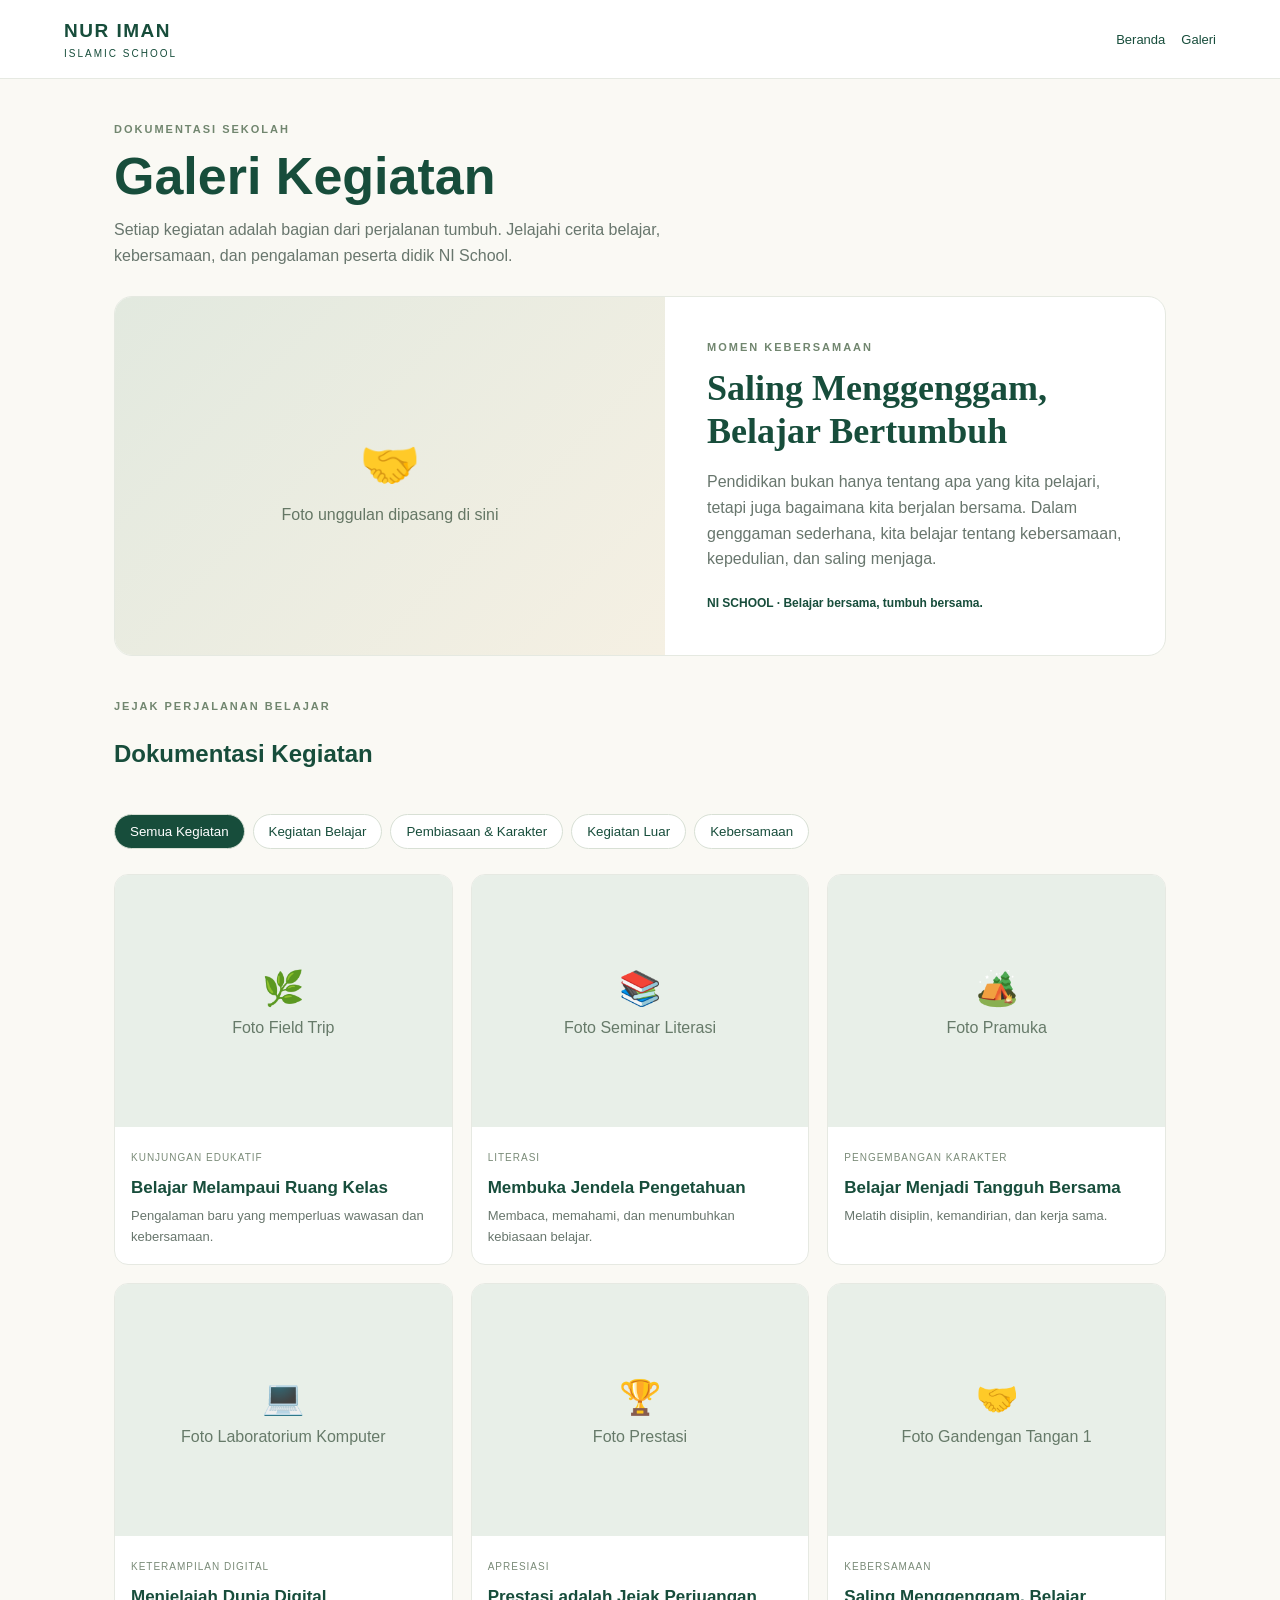
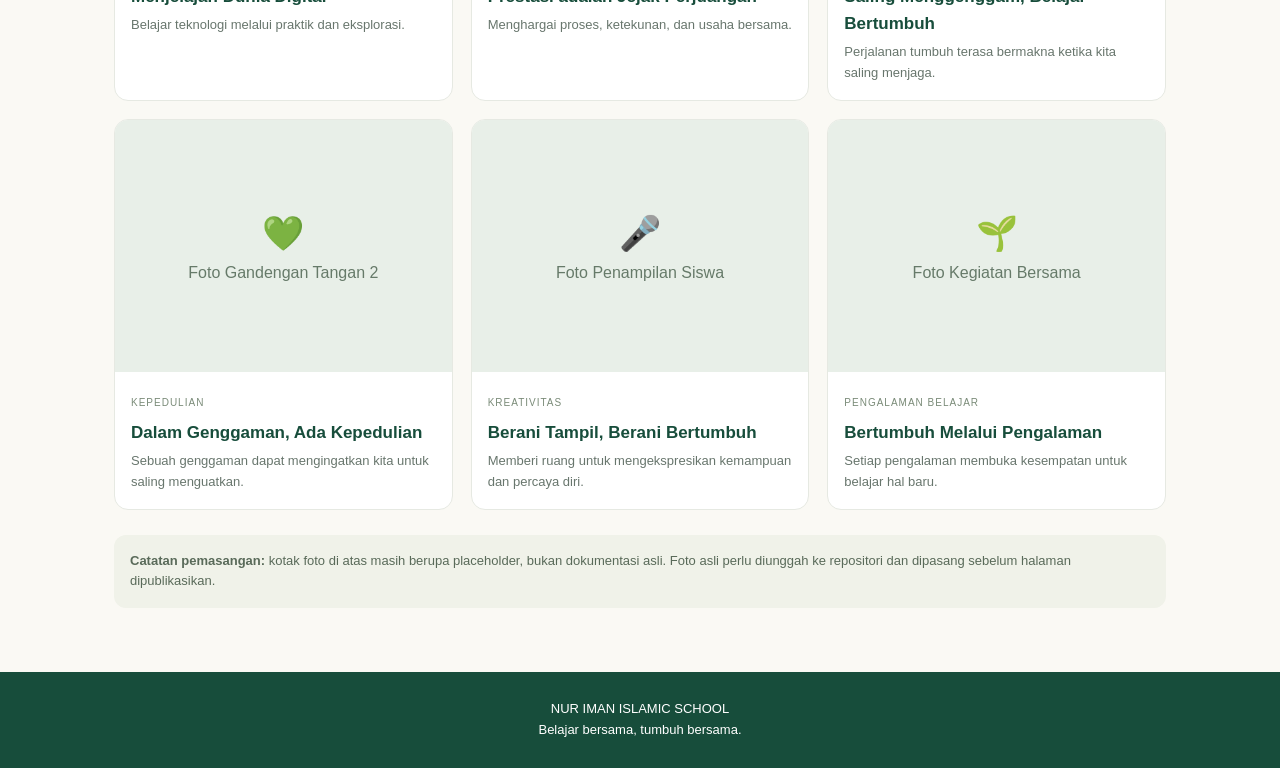
==== galeri.html @ 3a5cc924 "Add galeri kegiatan NI School" ====
<!DOCTYPE html>
<html lang="id">
<head>
<meta charset="UTF-8">
<meta name="viewport" content="width=device-width, initial-scale=1">
<title>Galeri Kegiatan | NI School</title>
<style>
:root{--green:#174d3b;--sage:#e8efe8;--cream:#faf9f4;--ink:#26372e;--muted:#68766d}
*{box-sizing:border-box}
body{margin:0;background:var(--cream);color:var(--ink);font-family:Arial,Helvetica,sans-serif;line-height:1.6}
header{background:white;border-bottom:1px solid #e6e9e2;padding:16px 5%;display:flex;justify-content:space-between;align-items:center;gap:15px}
.brand{color:var(--green);font-weight:800;letter-spacing:1.5px;font-size:19px}
.brand small{display:block;font-size:10px;letter-spacing:2px;font-weight:500}
nav a{color:var(--green);text-decoration:none;font-size:13px;margin-left:16px}
main{max-width:1180px;margin:auto;padding:42px 5% 64px}
.eyebrow{text-transform:uppercase;letter-spacing:2px;color:#71866f;font-size:11px;font-weight:bold}
h1{color:var(--green);font-size:clamp(32px,5vw,52px);line-height:1.12;margin:8px 0 12px}
.intro{color:var(--muted);max-width:620px;margin:0 0 28px}
.hero{display:grid;grid-template-columns:1.1fr 1fr;background:white;border:1px solid #e5e9e1;border-radius:18px;overflow:hidden;margin:28px 0 42px}
.hero-photo{min-height:290px;background:linear-gradient(135deg,#e2e9df,#f5f0e3);display:grid;place-items:center;padding:25px;text-align:center;color:#657765}
.hero-photo span{font-size:48px;display:block}
.hero-copy{padding:clamp(22px,4vw,42px);align-self:center}
.hero-copy h2{font-family:Georgia,serif;font-size:clamp(25px,3vw,36px);line-height:1.2;color:var(--green);margin:10px 0}
.hero-copy p{color:var(--muted)}
.signature{font-size:12px;font-weight:bold;color:var(--green);margin-top:22px}
.section-head{display:flex;justify-content:space-between;align-items:end;gap:16px;margin-bottom:18px}
h2{color:var(--green)}
.filters{display:flex;gap:8px;flex-wrap:wrap;margin:20px 0 25px}
.filters button{border:1px solid #d8e0d5;background:white;border-radius:30px;padding:9px 15px;color:var(--green);cursor:pointer}
.filters button.active,.filters button:hover{background:var(--green);color:white}
.grid{display:grid;grid-template-columns:repeat(3,minmax(0,1fr));gap:18px}
.card{background:white;border:1px solid #e6e9e2;border-radius:14px;overflow:hidden}
.photo{aspect-ratio:4/3;background:var(--sage);display:grid;place-items:center;text-align:center;padding:20px;color:#667a69}
.photo span{font-size:34px;display:block}
.card-copy{padding:16px}
.card-copy small{color:#7a8b78;text-transform:uppercase;font-size:10px;letter-spacing:1px}
.card-copy h3{margin:5px 0;color:var(--green);font-size:17px}
.card-copy p{font-size:13px;color:var(--muted);margin:0}
.note{background:#f0f2e9;border-radius:12px;padding:16px;color:#596a59;font-size:13px;margin-top:25px}
footer{background:var(--green);color:white;text-align:center;padding:27px 15px;font-size:13px}
[hidden]{display:none!important}
@media(max-width:760px){header{padding:14px 5%}nav a{margin-left:8px;font-size:12px}main{padding-top:30px}.hero{grid-template-columns:1fr}.hero-photo{min-height:190px}.grid{grid-template-columns:repeat(2,minmax(0,1fr))}.section-head{display:block}}
@media(max-width:430px){nav a:first-child{display:none}.grid{gap:10px}.card-copy{padding:12px}.card-copy h3{font-size:15px}.filters button{font-size:12px;padding:8px 11px}}
</style>
</head>
<body>
<header>
  <div class="brand">NUR IMAN<small>ISLAMIC SCHOOL</small></div>
  <nav><a href="index.html">Beranda</a><a href="#galeri">Galeri</a></nav>
</header>
<main>
  <div class="eyebrow">Dokumentasi sekolah</div>
  <h1>Galeri Kegiatan</h1>
  <p class="intro">Setiap kegiatan adalah bagian dari perjalanan tumbuh. Jelajahi cerita belajar, kebersamaan, dan pengalaman peserta didik NI School.</p>

  <section class="hero">
    <div class="hero-photo"><div><span>🤝</span>Foto unggulan dipasang di sini</div></div>
    <div class="hero-copy">
      <div class="eyebrow">Momen kebersamaan</div>
      <h2>Saling Menggenggam, Belajar Bertumbuh</h2>
      <p>Pendidikan bukan hanya tentang apa yang kita pelajari, tetapi juga bagaimana kita berjalan bersama. Dalam genggaman sederhana, kita belajar tentang kebersamaan, kepedulian, dan saling menjaga.</p>
      <div class="signature">NI SCHOOL · Belajar bersama, tumbuh bersama.</div>
    </div>
  </section>

  <section id="galeri">
    <div class="section-head">
      <div><div class="eyebrow">Jejak perjalanan belajar</div><h2>Dokumentasi Kegiatan</h2></div>
    </div>
    <div class="filters" aria-label="Filter galeri">
      <button class="active" data-filter="all">Semua Kegiatan</button>
      <button data-filter="belajar">Kegiatan Belajar</button>
      <button data-filter="karakter">Pembiasaan & Karakter</button>
      <button data-filter="luar">Kegiatan Luar</button>
      <button data-filter="bersama">Kebersamaan</button>
    </div>
    <div class="grid">
      <article class="card" data-category="luar">
        <div class="photo"><div><span>🌿</span>Foto Field Trip</div></div>
        <div class="card-copy"><small>Kunjungan edukatif</small><h3>Belajar Melampaui Ruang Kelas</h3><p>Pengalaman baru yang memperluas wawasan dan kebersamaan.</p></div>
      </article>
      <article class="card" data-category="belajar">
        <div class="photo"><div><span>📚</span>Foto Seminar Literasi</div></div>
        <div class="card-copy"><small>Literasi</small><h3>Membuka Jendela Pengetahuan</h3><p>Membaca, memahami, dan menumbuhkan kebiasaan belajar.</p></div>
      </article>
      <article class="card" data-category="karakter">
        <div class="photo"><div><span>🏕️</span>Foto Pramuka</div></div>
        <div class="card-copy"><small>Pengembangan karakter</small><h3>Belajar Menjadi Tangguh Bersama</h3><p>Melatih disiplin, kemandirian, dan kerja sama.</p></div>
      </article>
      <article class="card" data-category="belajar">
        <div class="photo"><div><span>💻</span>Foto Laboratorium Komputer</div></div>
        <div class="card-copy"><small>Keterampilan digital</small><h3>Menjelajah Dunia Digital</h3><p>Belajar teknologi melalui praktik dan eksplorasi.</p></div>
      </article>
      <article class="card" data-category="karakter">
        <div class="photo"><div><span>🏆</span>Foto Prestasi</div></div>
        <div class="card-copy"><small>Apresiasi</small><h3>Prestasi adalah Jejak Perjuangan</h3><p>Menghargai proses, ketekunan, dan usaha bersama.</p></div>
      </article>
      <article class="card" data-category="bersama">
        <div class="photo"><div><span>🤝</span>Foto Gandengan Tangan 1</div></div>
        <div class="card-copy"><small>Kebersamaan</small><h3>Saling Menggenggam, Belajar Bertumbuh</h3><p>Perjalanan tumbuh terasa bermakna ketika kita saling menjaga.</p></div>
      </article>
      <article class="card" data-category="bersama">
        <div class="photo"><div><span>💚</span>Foto Gandengan Tangan 2</div></div>
        <div class="card-copy"><small>Kepedulian</small><h3>Dalam Genggaman, Ada Kepedulian</h3><p>Sebuah genggaman dapat mengingatkan kita untuk saling menguatkan.</p></div>
      </article>
      <article class="card" data-category="belajar">
        <div class="photo"><div><span>🎤</span>Foto Penampilan Siswa</div></div>
        <div class="card-copy"><small>Kreativitas</small><h3>Berani Tampil, Berani Bertumbuh</h3><p>Memberi ruang untuk mengekspresikan kemampuan dan percaya diri.</p></div>
      </article>
      <article class="card" data-category="karakter">
        <div class="photo"><div><span>🌱</span>Foto Kegiatan Bersama</div></div>
        <div class="card-copy"><small>Pengalaman belajar</small><h3>Bertumbuh Melalui Pengalaman</h3><p>Setiap pengalaman membuka kesempatan untuk belajar hal baru.</p></div>
      </article>
    </div>
    <div class="note"><strong>Catatan pemasangan:</strong> kotak foto di atas masih berupa placeholder, bukan dokumentasi asli. Foto asli perlu diunggah ke repositori dan dipasang sebelum halaman dipublikasikan.</div>
  </section>
</main>
<footer>NUR IMAN ISLAMIC SCHOOL<br>Belajar bersama, tumbuh bersama.</footer>
<script>
document.querySelectorAll(".filters button").forEach(button=>{
  button.addEventListener("click",()=>{
    document.querySelectorAll(".filters button").forEach(b=>b.classList.remove("active"));
    button.classList.add("active");
    const filter=button.dataset.filter;
    document.querySelectorAll(".card").forEach(card=>{
      card.hidden=filter!=="all" && card.dataset.category!==filter;
    });
  });
});
</script>
</body>
</html>
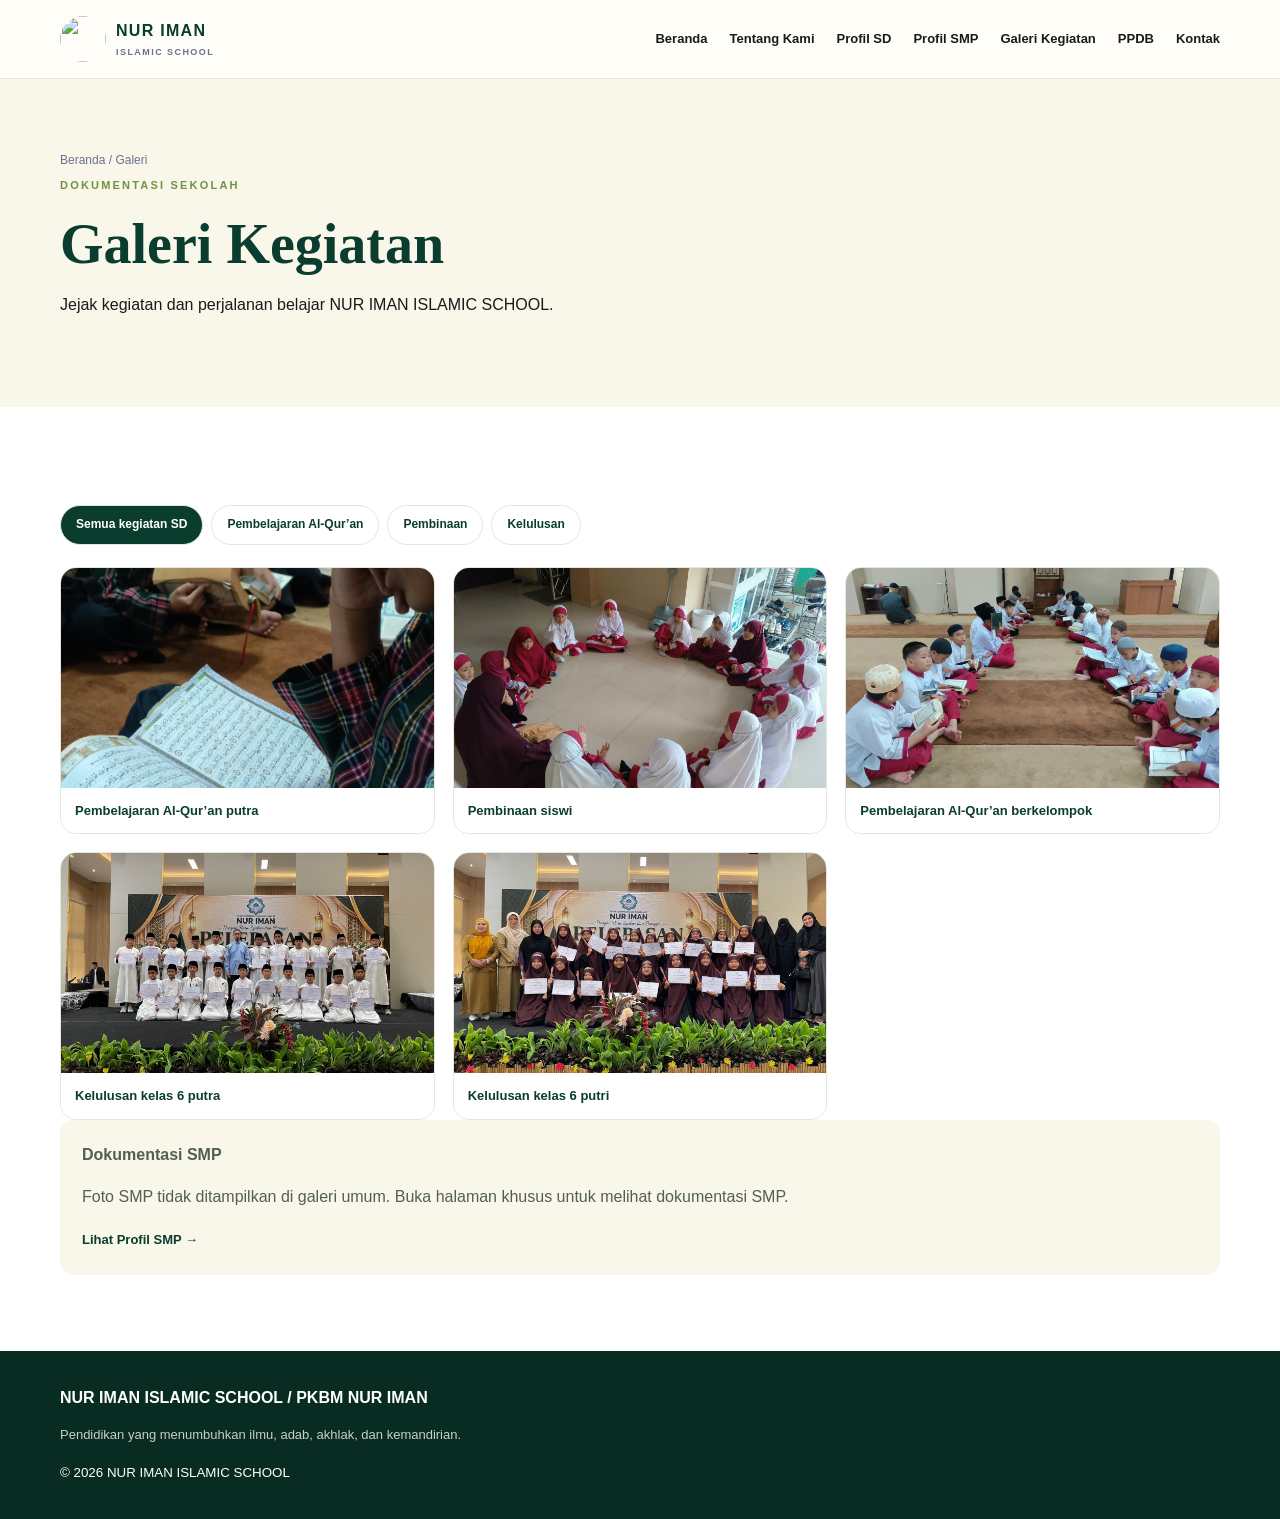
==== commit 1de27170: "Add files via upload" ====
--- a/galeri.html
+++ b/galeri.html
@@ -1,133 +1 @@
-
-<!DOCTYPE html>
-<html lang="id">
-<head>
-<meta charset="UTF-8">
-<meta name="viewport" content="width=device-width, initial-scale=1">
-<title>Galeri Kegiatan | NI School</title>
-<style>
-:root{--green:#174d3b;--sage:#e8efe8;--cream:#faf9f4;--ink:#26372e;--muted:#68766d}
-*{box-sizing:border-box}
-body{margin:0;background:var(--cream);color:var(--ink);font-family:Arial,Helvetica,sans-serif;line-height:1.6}
-header{background:white;border-bottom:1px solid #e6e9e2;padding:16px 5%;display:flex;justify-content:space-between;align-items:center;gap:15px}
-.brand{color:var(--green);font-weight:800;letter-spacing:1.5px;font-size:19px}
-.brand small{display:block;font-size:10px;letter-spacing:2px;font-weight:500}
-nav a{color:var(--green);text-decoration:none;font-size:13px;margin-left:16px}
-main{max-width:1180px;margin:auto;padding:42px 5% 64px}
-.eyebrow{text-transform:uppercase;letter-spacing:2px;color:#71866f;font-size:11px;font-weight:bold}
-h1{color:var(--green);font-size:clamp(32px,5vw,52px);line-height:1.12;margin:8px 0 12px}
-.intro{color:var(--muted);max-width:620px;margin:0 0 28px}
-.hero{display:grid;grid-template-columns:1.1fr 1fr;background:white;border:1px solid #e5e9e1;border-radius:18px;overflow:hidden;margin:28px 0 42px}
-.hero-photo{min-height:290px;background:linear-gradient(135deg,#e2e9df,#f5f0e3);display:grid;place-items:center;padding:25px;text-align:center;color:#657765}
-.hero-photo span{font-size:48px;display:block}
-.hero-copy{padding:clamp(22px,4vw,42px);align-self:center}
-.hero-copy h2{font-family:Georgia,serif;font-size:clamp(25px,3vw,36px);line-height:1.2;color:var(--green);margin:10px 0}
-.hero-copy p{color:var(--muted)}
-.signature{font-size:12px;font-weight:bold;color:var(--green);margin-top:22px}
-.section-head{display:flex;justify-content:space-between;align-items:end;gap:16px;margin-bottom:18px}
-h2{color:var(--green)}
-.filters{display:flex;gap:8px;flex-wrap:wrap;margin:20px 0 25px}
-.filters button{border:1px solid #d8e0d5;background:white;border-radius:30px;padding:9px 15px;color:var(--green);cursor:pointer}
-.filters button.active,.filters button:hover{background:var(--green);color:white}
-.grid{display:grid;grid-template-columns:repeat(3,minmax(0,1fr));gap:18px}
-.card{background:white;border:1px solid #e6e9e2;border-radius:14px;overflow:hidden}
-.photo{aspect-ratio:4/3;background:var(--sage);display:grid;place-items:center;text-align:center;padding:20px;color:#667a69}
-.photo span{font-size:34px;display:block}
-.card-copy{padding:16px}
-.card-copy small{color:#7a8b78;text-transform:uppercase;font-size:10px;letter-spacing:1px}
-.card-copy h3{margin:5px 0;color:var(--green);font-size:17px}
-.card-copy p{font-size:13px;color:var(--muted);margin:0}
-.note{background:#f0f2e9;border-radius:12px;padding:16px;color:#596a59;font-size:13px;margin-top:25px}
-footer{background:var(--green);color:white;text-align:center;padding:27px 15px;font-size:13px}
-[hidden]{display:none!important}
-@media(max-width:760px){header{padding:14px 5%}nav a{margin-left:8px;font-size:12px}main{padding-top:30px}.hero{grid-template-columns:1fr}.hero-photo{min-height:190px}.grid{grid-template-columns:repeat(2,minmax(0,1fr))}.section-head{display:block}}
-@media(max-width:430px){nav a:first-child{display:none}.grid{gap:10px}.card-copy{padding:12px}.card-copy h3{font-size:15px}.filters button{font-size:12px;padding:8px 11px}}
-</style>
-</head>
-<body>
-<header>
-  <div class="brand">NUR IMAN<small>ISLAMIC SCHOOL</small></div>
-  <nav><a href="index.html">Beranda</a><a href="#galeri">Galeri</a></nav>
-</header>
-<main>
-  <div class="eyebrow">Dokumentasi sekolah</div>
-  <h1>Galeri Kegiatan</h1>
-  <p class="intro">Setiap kegiatan adalah bagian dari perjalanan tumbuh. Jelajahi cerita belajar, kebersamaan, dan pengalaman peserta didik NI School.</p>
-
-  <section class="hero">
-    <div class="hero-photo"><div><span>🤝</span>Foto unggulan dipasang di sini</div></div>
-    <div class="hero-copy">
-      <div class="eyebrow">Momen kebersamaan</div>
-      <h2>Saling Menggenggam, Belajar Bertumbuh</h2>
-      <p>Pendidikan bukan hanya tentang apa yang kita pelajari, tetapi juga bagaimana kita berjalan bersama. Dalam genggaman sederhana, kita belajar tentang kebersamaan, kepedulian, dan saling menjaga.</p>
-      <div class="signature">NI SCHOOL · Belajar bersama, tumbuh bersama.</div>
-    </div>
-  </section>
-
-  <section id="galeri">
-    <div class="section-head">
-      <div><div class="eyebrow">Jejak perjalanan belajar</div><h2>Dokumentasi Kegiatan</h2></div>
-    </div>
-    <div class="filters" aria-label="Filter galeri">
-      <button class="active" data-filter="all">Semua Kegiatan</button>
-      <button data-filter="belajar">Kegiatan Belajar</button>
-      <button data-filter="karakter">Pembiasaan & Karakter</button>
-      <button data-filter="luar">Kegiatan Luar</button>
-      <button data-filter="bersama">Kebersamaan</button>
-    </div>
-    <div class="grid">
-      <article class="card" data-category="luar">
-        <div class="photo"><div><span>🌿</span>Foto Field Trip</div></div>
-        <div class="card-copy"><small>Kunjungan edukatif</small><h3>Belajar Melampaui Ruang Kelas</h3><p>Pengalaman baru yang memperluas wawasan dan kebersamaan.</p></div>
-      </article>
-      <article class="card" data-category="belajar">
-        <div class="photo"><div><span>📚</span>Foto Seminar Literasi</div></div>
-        <div class="card-copy"><small>Literasi</small><h3>Membuka Jendela Pengetahuan</h3><p>Membaca, memahami, dan menumbuhkan kebiasaan belajar.</p></div>
-      </article>
-      <article class="card" data-category="karakter">
-        <div class="photo"><div><span>🏕️</span>Foto Pramuka</div></div>
-        <div class="card-copy"><small>Pengembangan karakter</small><h3>Belajar Menjadi Tangguh Bersama</h3><p>Melatih disiplin, kemandirian, dan kerja sama.</p></div>
-      </article>
-      <article class="card" data-category="belajar">
-        <div class="photo"><div><span>💻</span>Foto Laboratorium Komputer</div></div>
-        <div class="card-copy"><small>Keterampilan digital</small><h3>Menjelajah Dunia Digital</h3><p>Belajar teknologi melalui praktik dan eksplorasi.</p></div>
-      </article>
-      <article class="card" data-category="karakter">
-        <div class="photo"><div><span>🏆</span>Foto Prestasi</div></div>
-        <div class="card-copy"><small>Apresiasi</small><h3>Prestasi adalah Jejak Perjuangan</h3><p>Menghargai proses, ketekunan, dan usaha bersama.</p></div>
-      </article>
-      <article class="card" data-category="bersama">
-        <div class="photo"><div><span>🤝</span>Foto Gandengan Tangan 1</div></div>
-        <div class="card-copy"><small>Kebersamaan</small><h3>Saling Menggenggam, Belajar Bertumbuh</h3><p>Perjalanan tumbuh terasa bermakna ketika kita saling menjaga.</p></div>
-      </article>
-      <article class="card" data-category="bersama">
-        <div class="photo"><div><span>💚</span>Foto Gandengan Tangan 2</div></div>
-        <div class="card-copy"><small>Kepedulian</small><h3>Dalam Genggaman, Ada Kepedulian</h3><p>Sebuah genggaman dapat mengingatkan kita untuk saling menguatkan.</p></div>
-      </article>
-      <article class="card" data-category="belajar">
-        <div class="photo"><div><span>🎤</span>Foto Penampilan Siswa</div></div>
-        <div class="card-copy"><small>Kreativitas</small><h3>Berani Tampil, Berani Bertumbuh</h3><p>Memberi ruang untuk mengekspresikan kemampuan dan percaya diri.</p></div>
-      </article>
-      <article class="card" data-category="karakter">
-        <div class="photo"><div><span>🌱</span>Foto Kegiatan Bersama</div></div>
-        <div class="card-copy"><small>Pengalaman belajar</small><h3>Bertumbuh Melalui Pengalaman</h3><p>Setiap pengalaman membuka kesempatan untuk belajar hal baru.</p></div>
-      </article>
-    </div>
-    <div class="note"><strong>Catatan pemasangan:</strong> kotak foto di atas masih berupa placeholder, bukan dokumentasi asli. Foto asli perlu diunggah ke repositori dan dipasang sebelum halaman dipublikasikan.</div>
-  </section>
-</main>
-<footer>NUR IMAN ISLAMIC SCHOOL<br>Belajar bersama, tumbuh bersama.</footer>
-<script>
-document.querySelectorAll(".filters button").forEach(button=>{
-  button.addEventListener("click",()=>{
-    document.querySelectorAll(".filters button").forEach(b=>b.classList.remove("active"));
-    button.classList.add("active");
-    const filter=button.dataset.filter;
-    document.querySelectorAll(".card").forEach(card=>{
-      card.hidden=filter!=="all" && card.dataset.category!==filter;
-    });
-  });
-});
-</script>
-</body>
-</html>
+<!doctype html><html lang="id"><head><meta charset="utf-8"><meta name="viewport" content="width=device-width, initial-scale=1"><meta name="description" content="Galeri dokumentasi kegiatan SD NUR IMAN ISLAMIC SCHOOL."><meta name="theme-color" content="#0b3d2e"><title>Galeri Kegiatan | NUR IMAN ISLAMIC SCHOOL</title><link rel="stylesheet" href="style.css"></head><body><header class="header"><div class="container navwrap"><a class="brand" href="index.html" aria-label="NUR IMAN Islamic School, Beranda"><img src="https://raw.githubusercontent.com/ni-school/nur-iman-islamic-school/main/logo-nur-iman.jpg" alt=""><span>NUR IMAN<small>ISLAMIC SCHOOL</small></span></a><button class="menu" aria-label="Buka menu" aria-expanded="false" aria-controls="site-nav">☰</button><nav class="nav" id="site-nav"><a href="index.html">Beranda</a><a href="index.html#profil">Tentang Kami</a><a href="profil-sd.html">Profil SD</a><a href="profil-smp.html">Profil SMP</a><a href="galeri.html">Galeri Kegiatan</a><a href="index.html#ppdb">PPDB</a><a href="index.html#kontak">Kontak</a></nav></div></header><main><section class="page-hero"><div class="container"><div class="crumb"><a href="index.html">Beranda</a> / Galeri</div><span class="eyebrow">DOKUMENTASI SEKOLAH</span><h1>Galeri Kegiatan</h1><p>Jejak kegiatan dan perjalanan belajar NUR IMAN ISLAMIC SCHOOL.</p></div></section><section class="section"><div class="container"><div class="filters" aria-label="Filter galeri"><button class="filter" type="button" aria-pressed="true" data-filter="all">Semua kegiatan SD</button><button class="filter" type="button" aria-pressed="false" data-filter="quran">Pembelajaran Al-Qur’an</button><button class="filter" type="button" aria-pressed="false" data-filter="pembinaan">Pembinaan</button><button class="filter" type="button" aria-pressed="false" data-filter="kelulusan">Kelulusan</button></div><div class="gallery-grid" id="galleryGrid"><article class="gallery-item" data-category="quran"><figure class="doc-photo"><img src="assets/1000825926.jpg" alt="Pembelajaran Al-Qur’an putra SD" loading="lazy"><figcaption>Pembelajaran Al-Qur’an putra</figcaption></figure></article><article class="gallery-item" data-category="pembinaan"><figure class="doc-photo"><img src="assets/1000821940.jpg" alt="Kegiatan pembinaan siswi SD" loading="lazy"><figcaption>Pembinaan siswi</figcaption></figure></article><article class="gallery-item" data-category="quran"><figure class="doc-photo"><img src="assets/1000821942.jpg" alt="Siswa SD membaca Al-Qur’an berkelompok" loading="lazy"><figcaption>Pembelajaran Al-Qur’an berkelompok</figcaption></figure></article><article class="gallery-item" data-category="kelulusan"><figure class="doc-photo"><img src="assets/1000853316.jpg" alt="Kelulusan kelas 6 putra SD" loading="lazy"><figcaption>Kelulusan kelas 6 putra</figcaption></figure></article><article class="gallery-item" data-category="kelulusan"><figure class="doc-photo"><img src="assets/1000853344.jpg" alt="Kelulusan kelas 6 putri SD" loading="lazy"><figcaption>Kelulusan kelas 6 putri</figcaption></figure></article></div><aside class="empty-note"><b>Dokumentasi SMP</b><p>Foto SMP tidak ditampilkan di galeri umum. Buka halaman khusus untuk melihat dokumentasi SMP.</p><a class="text-link" href="profil-smp.html">Lihat Profil SMP →</a></aside></div></section><script>const filterButtons=[...document.querySelectorAll('.filter')];const cards=[...document.querySelectorAll('.gallery-item')];filterButtons.forEach(button=>button.addEventListener('click',()=>{filterButtons.forEach(item=>item.setAttribute('aria-pressed',String(item===button)));cards.forEach(card=>card.hidden=!(button.dataset.filter==='all'||card.dataset.category===button.dataset.filter));}));</script></main><footer class="footer"><div class="container"><b>NUR IMAN ISLAMIC SCHOOL / PKBM NUR IMAN</b><p>Pendidikan yang menumbuhkan ilmu, adab, akhlak, dan kemandirian.</p><small>© 2026 NUR IMAN ISLAMIC SCHOOL</small></div></footer><script>const menuButton=document.querySelector('.menu');const nav=document.querySelector('.nav');if(menuButton&&nav){menuButton.addEventListener('click',()=>{const open=nav.classList.toggle('open');menuButton.setAttribute('aria-expanded',String(open));});nav.querySelectorAll('a').forEach(a=>a.addEventListener('click',()=>{nav.classList.remove('open');menuButton.setAttribute('aria-expanded','false');}));}</script></body></html>
--- a/style.css
+++ b/style.css
@@ -0,0 +1,5 @@
+
+:root{--forest:#0B3D2E;--leaf:#557A57;--lime:#A7E22E;--cream:#F9F6EA;--ink:#1A1A1A;--muted:#687290;--line:#e5e7df;--white:#fff;--shadow:0 16px 42px rgba(11,61,46,.12)}*{box-sizing:border-box}html{scroll-behavior:smooth;scroll-padding-top:90px}body{margin:0;color:var(--ink);font:16px/1.65 Arial,Helvetica,sans-serif;background:#fff}img{max-width:100%;display:block}a{color:inherit;text-decoration:none}.container{width:min(1160px,calc(100% - 40px));margin:auto}.header{position:sticky;top:0;z-index:20;background:#fffdf7;backdrop-filter:blur(12px);border-bottom:1px solid var(--line)}.navwrap{height:78px;display:flex;align-items:center;justify-content:space-between;gap:20px}.brand{display:flex;align-items:center;gap:10px;color:var(--forest);font-weight:800;letter-spacing:.08em}.brand img{width:46px;height:46px;object-fit:contain;border-radius:50%}.brand small{display:block;font-size:9px;letter-spacing:.16em;color:var(--muted)}.nav{display:flex;align-items:center;gap:22px;font-size:13px;font-weight:700}.nav a:hover,.nav a[aria-current=page]{color:#668d2a}.menu{display:none;border:0;background:none;color:var(--forest);font-size:26px}.hero{position:relative;min-height:570px;display:flex;align-items:center;color:white;background:linear-gradient(90deg,rgba(6,43,32,.88),rgba(6,43,32,.48)),url("https://raw.githubusercontent.com/ni-school/nur-iman-islamic-school/main/gedung-sekolah.jpg") center/cover}.hero .container{padding:76px 0}.eyebrow{font-size:11px;letter-spacing:.2em;text-transform:uppercase;font-weight:800;color:#71933d}.hero .eyebrow{color:var(--lime)}h1,h2,h3{line-height:1.13;margin-top:0}h1,h2{font-family:Georgia,'Times New Roman',serif}h1{font-size:clamp(42px,6vw,70px);max-width:760px;margin:16px 0}h1 em{color:var(--lime);font-style:normal}.hero p{max-width:650px;color:#f3f5ef;font-size:17px}.actions{display:flex;gap:12px;flex-wrap:wrap;margin-top:28px}.btn{display:inline-flex;align-items:center;justify-content:center;padding:13px 22px;border-radius:999px;background:var(--lime);color:#19351f;font-size:13px;font-weight:800;border:1px solid transparent}.btn.outline{background:transparent;border-color:#ffffff9c;color:white}.btn.dark{background:var(--forest);color:white}.section{padding:76px 0}.soft{background:var(--cream)}.section-head{max-width:720px;margin-bottom:34px}.section-head h2,.split h2{font-size:clamp(30px,4vw,46px);margin:10px 0}.section-head p,.muted{color:var(--muted)}.split{display:grid;grid-template-columns:1fr 1fr;gap:60px;align-items:center}.split p{color:#515b53}.level-grid,.program-grid,.fee-grid{display:grid;grid-template-columns:repeat(2,1fr);gap:20px}.level-card,.program-card,.fee-card,.facility-card,.gallery-empty,.porter{border:1px solid var(--line);border-radius:20px;background:white;padding:26px;box-shadow:0 8px 28px rgba(11,61,46,.05)}.level-card{display:flex;gap:20px;align-items:center}.level-mark{width:78px;height:78px;flex:0 0 78px;border-radius:18px;background:var(--cream);display:grid;place-items:center;color:var(--forest);font:700 28px Georgia,'Times New Roman',serif}.level-card p,.program-card p,.facility-card p{color:var(--muted);font-size:14px;margin-bottom:0}.program-grid{grid-template-columns:repeat(3,1fr)}.program-card{padding:22px}.program-card b{color:var(--forest)}.gallery-preview{display:grid;grid-template-columns:repeat(5,1fr);gap:12px}.gallery-slot{min-height:130px;border-radius:16px;background:linear-gradient(140deg,#e8eddf,#f7f4e9);border:1px solid #dce4d5;display:grid;place-items:center;text-align:center;padding:14px;color:var(--forest);font-size:12px;font-weight:700}.gallery-slot span{font-size:28px;display:block;margin-bottom:8px}.facility-grid{display:grid;grid-template-columns:1fr 1fr;gap:18px}.facility-card h3{margin:0 0 8px}.fee-card h3{margin:14px 0}.price{display:flex;justify-content:space-between;gap:20px;padding:12px 0;border-top:1px solid var(--line);font-size:14px}.price strong{color:var(--forest)}.note{font-size:12px;color:var(--muted);margin-top:16px}.ppdb{background:var(--forest);color:white}.ppdb-grid{display:grid;grid-template-columns:1fr 1fr;gap:50px;align-items:center}.ppdb p{color:#e3ece5}.porter{background:#fff;color:var(--ink);margin-top:20px}.porter b{color:var(--forest)}form{background:#fff;color:var(--ink);border-radius:20px;padding:26px;box-shadow:var(--shadow)}label{display:block;font-size:12px;font-weight:700;margin-bottom:13px}input,select{width:100%;padding:13px;border:1px solid var(--line);border-radius:10px;margin-top:6px;font:inherit}button{font:inherit}.full{width:100%;cursor:pointer}.contact-grid{display:grid;grid-template-columns:1.1fr .9fr;gap:40px;align-items:center}.map-card{background:var(--cream);padding:30px;border-radius:20px}.footer{background:#082c22;color:white;padding:34px 0}.footer p{color:#c5d0c9;font-size:13px}.page-hero{padding:72px 0;background:var(--cream)}.page-hero h1{color:var(--forest);font-size:clamp(38px,5vw,56px)}.crumb{font-size:12px;color:var(--muted)}.gallery-grid{display:grid;grid-template-columns:repeat(3,1fr);gap:18px}.gallery-item{border:1px solid var(--line);border-radius:16px;padding:18px}.gallery-item .gallery-slot{min-height:190px}.filters{display:flex;gap:8px;flex-wrap:wrap;margin:22px 0}.filter{border:1px solid var(--line);border-radius:999px;padding:9px 15px;background:white;color:var(--forest);font-weight:700;font-size:12px;cursor:pointer}.filter[aria-pressed=true]{background:var(--forest);color:white}.empty-note{padding:22px;background:var(--cream);border-radius:14px;color:#53604f}.profile-grid{display:grid;grid-template-columns:1fr 1fr;gap:18px}.sr-only{position:absolute;width:1px;height:1px;padding:0;margin:-1px;overflow:hidden;clip:rect(0,0,0,0);white-space:nowrap;border:0}:focus-visible{outline:3px solid #8fbe35;outline-offset:3px}@media(max-width:850px){.nav{gap:12px}.program-grid{grid-template-columns:repeat(2,1fr)}.gallery-preview{grid-template-columns:repeat(3,1fr)}}@media(max-width:680px){.container{width:calc(100% - 32px)}.nav{display:none;position:absolute;top:78px;left:0;right:0;padding:14px 20px;background:white;box-shadow:var(--shadow);flex-direction:column;align-items:stretch}.nav.open{display:flex}.nav a{padding:10px}.menu{display:block}.hero{min-height:590px;background-position:58% center}.hero .container{padding:60px 0}.hero p{font-size:15px}.section{padding:58px 0}.split,.ppdb-grid,.contact-grid,.facility-grid,.profile-grid{grid-template-columns:1fr;gap:24px}.level-grid,.fee-grid{grid-template-columns:1fr}.program-grid{grid-template-columns:1fr 1fr}.gallery-preview{grid-template-columns:repeat(2,1fr)}.gallery-grid{grid-template-columns:repeat(2,1fr);gap:10px}.gallery-item{padding:10px}.gallery-item .gallery-slot{min-height:140px}.level-card{padding:18px}.level-mark{width:60px;height:60px;flex-basis:60px}}@media(max-width:390px){.program-grid,.gallery-grid{grid-template-columns:1fr}.actions .btn{width:100%}}@media(prefers-reduced-motion:reduce){html{scroll-behavior:auto}*,*::before,*::after{animation-duration:.01ms!important;animation-iteration-count:1!important;transition-duration:.01ms!important}}
+
+/* NIIS final photo layouts */
+.row-head{display:flex;align-items:end;justify-content:space-between;gap:24px;max-width:none}.photo-preview{grid-template-columns:repeat(5,minmax(0,1fr))}.photo-card{display:block;min-width:0;border:1px solid var(--line);border-radius:15px;overflow:hidden;background:#fff;box-shadow:0 8px 24px rgba(11,61,46,.07)}.photo-card img{width:100%;height:148px;object-fit:cover}.photo-card span{display:block;padding:10px 12px;font-size:12px;font-weight:700;color:var(--forest)}.doc-grid{display:grid;grid-template-columns:repeat(3,minmax(0,1fr));gap:20px}.doc-photo{margin:0;background:#fff;border:1px solid var(--line);border-radius:16px;overflow:hidden;box-shadow:0 8px 24px rgba(11,61,46,.06)}.doc-photo img{width:100%;height:230px;object-fit:cover}.doc-photo figcaption{padding:13px 15px;color:var(--forest);font-weight:700;font-size:13px}.gallery-item{padding:0;overflow:hidden}.gallery-item .doc-photo{border:0;border-radius:0;box-shadow:none}.gallery-item .doc-photo img{height:220px}.gallery-item .doc-photo figcaption{padding:12px 14px}.text-link{color:var(--forest);font-size:13px;font-weight:800}.text-link:hover{text-decoration:underline}.gallery-item[hidden]{display:none}.note{line-height:1.5}@media(max-width:850px){.photo-preview{grid-template-columns:repeat(3,minmax(0,1fr))}.doc-grid{grid-template-columns:repeat(2,minmax(0,1fr))}}@media(max-width:680px){.row-head{align-items:flex-start;flex-direction:column}.photo-preview{grid-template-columns:repeat(2,minmax(0,1fr))}.photo-card img{height:135px}.doc-grid{grid-template-columns:1fr}.doc-photo img{height:auto;max-height:340px;object-fit:cover}.gallery-grid{grid-template-columns:repeat(2,minmax(0,1fr))}}@media(max-width:390px){.gallery-grid{grid-template-columns:1fr}}
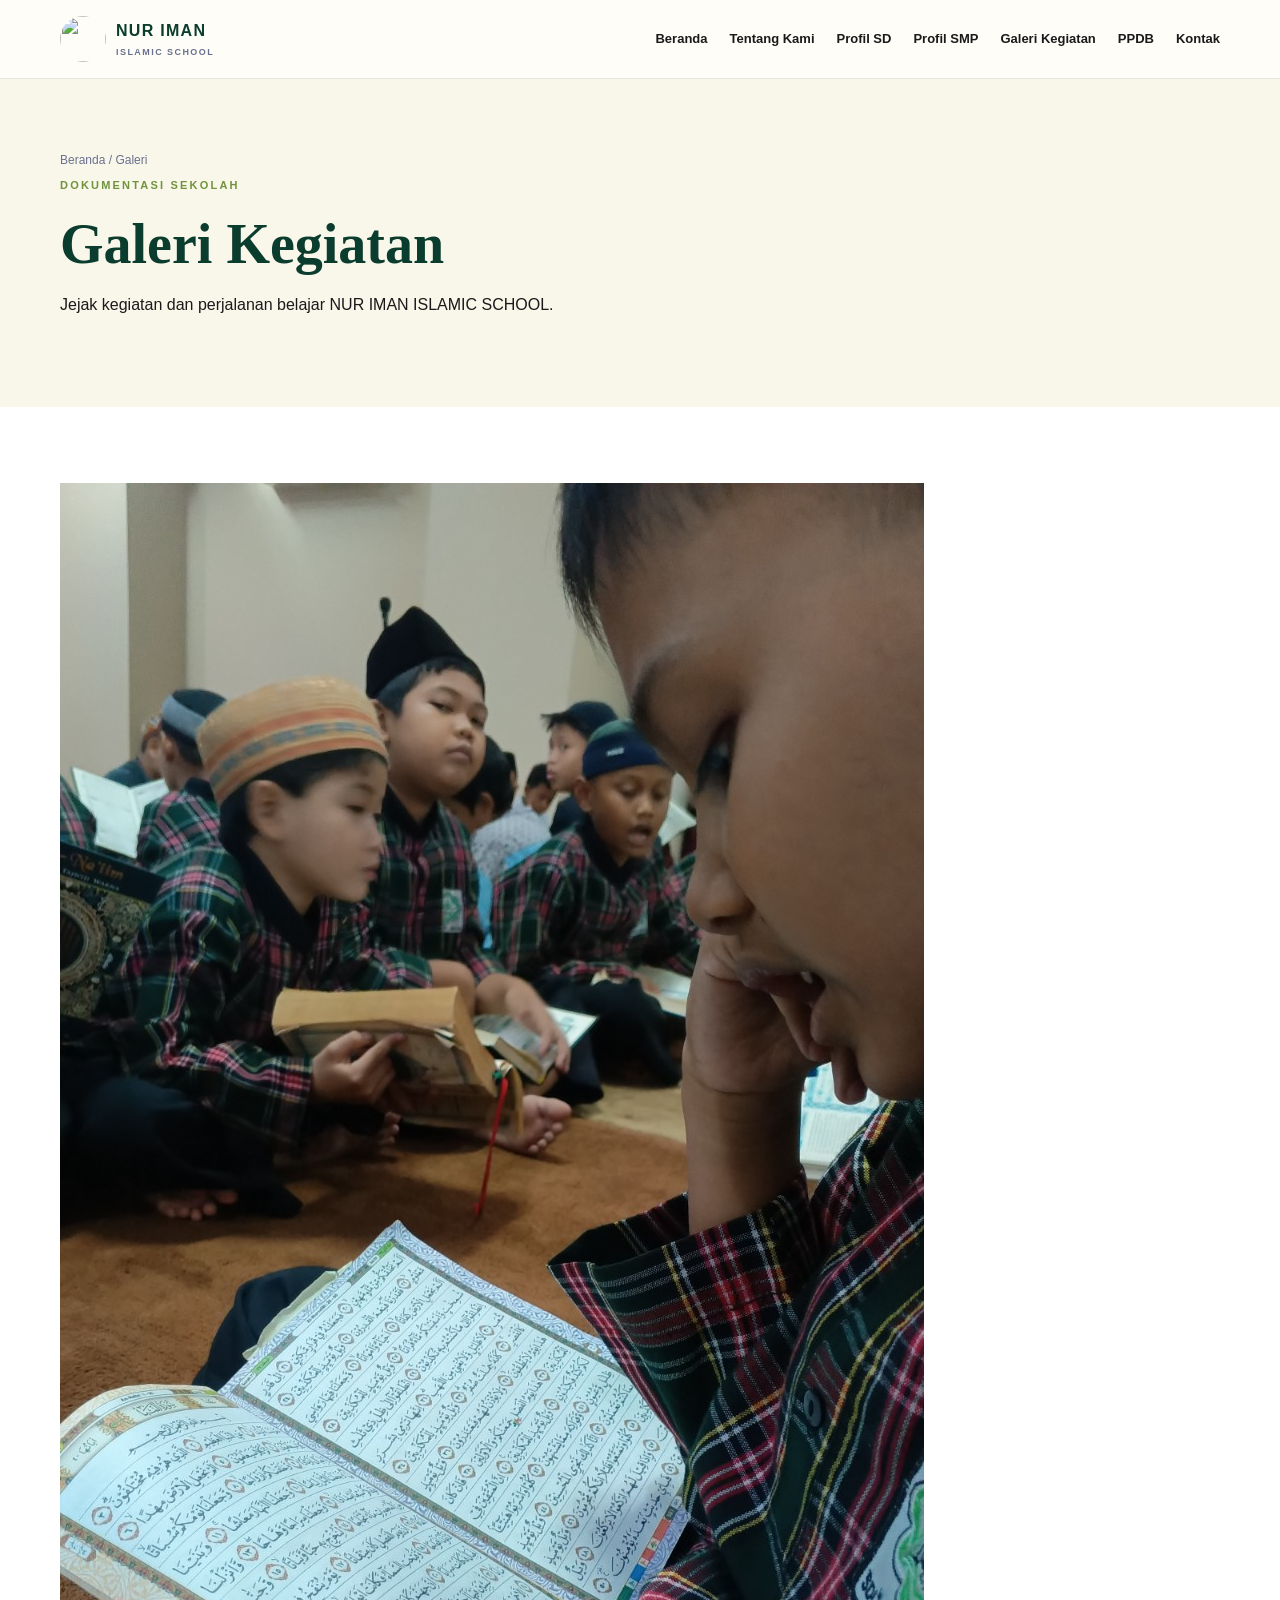
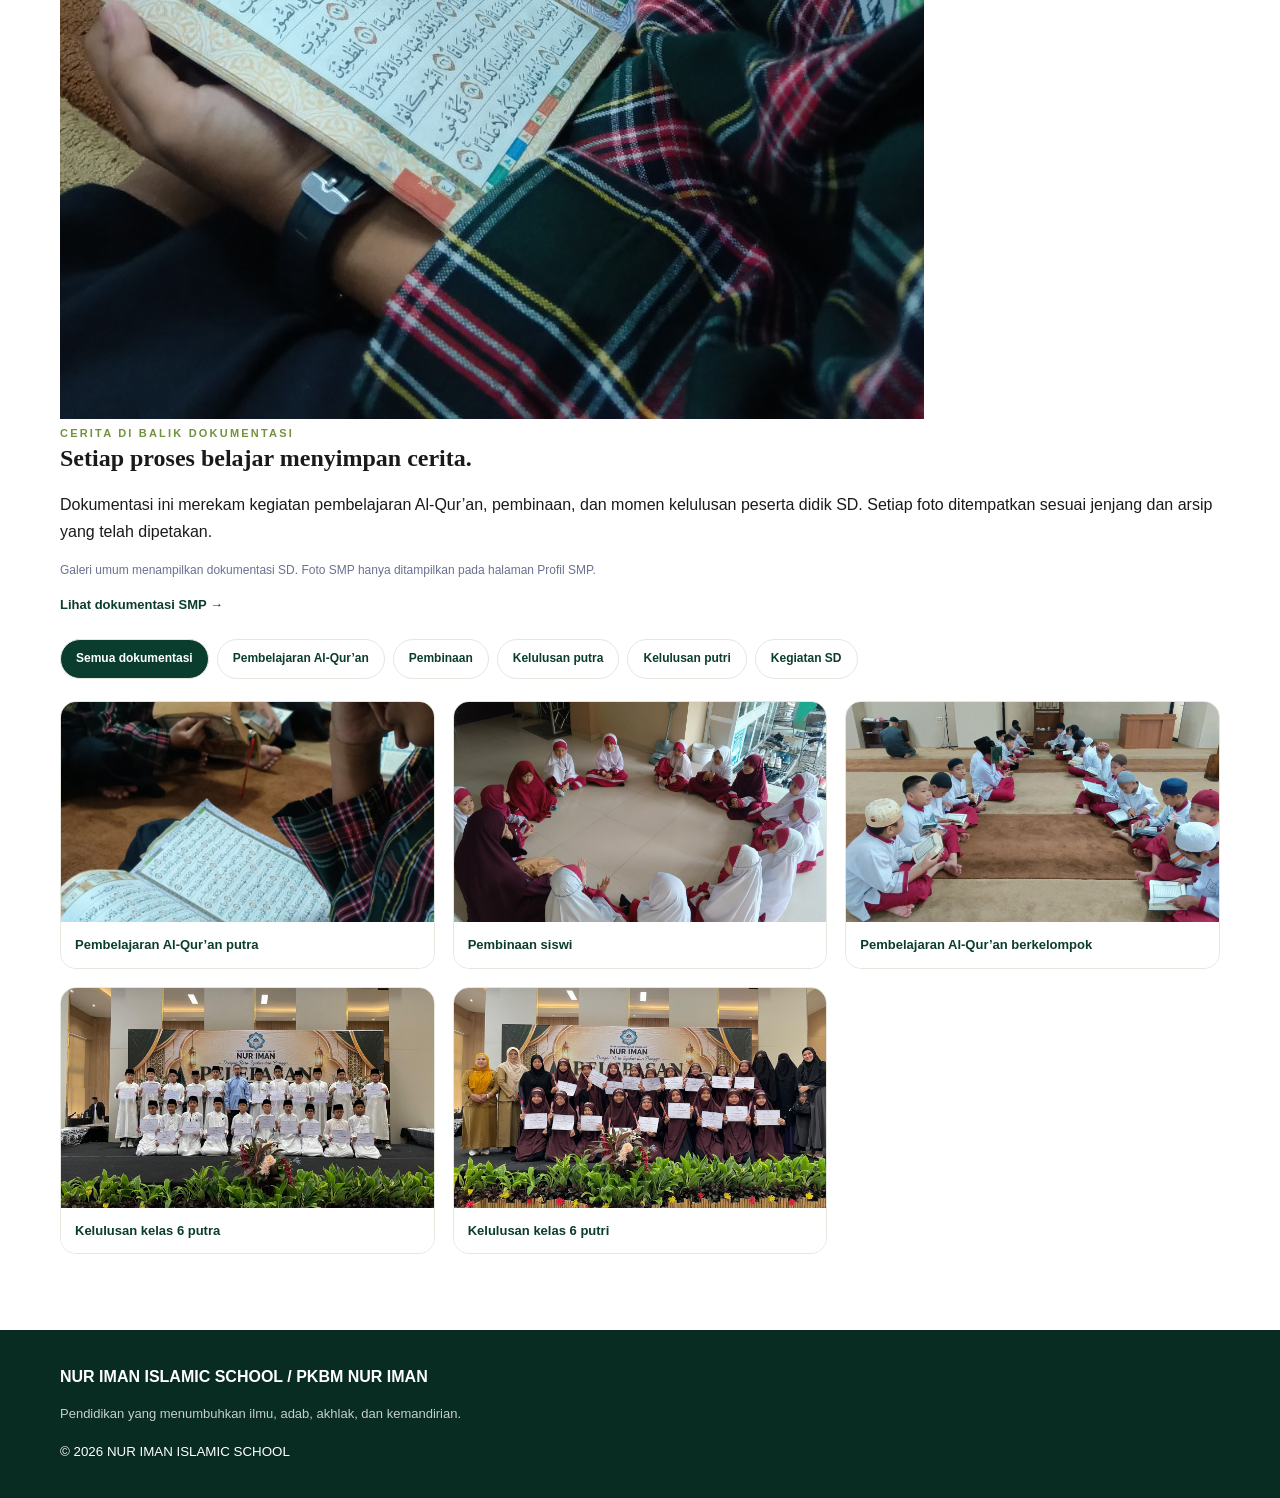
==== commit e3933750: "Build BUILD 07 gallery feature and six filters" ====
--- a/galeri.html
+++ b/galeri.html
@@ -1 +1,21 @@
-<!doctype html><html lang="id"><head><meta charset="utf-8"><meta name="viewport" content="width=device-width, initial-scale=1"><meta name="description" content="Galeri dokumentasi kegiatan SD NUR IMAN ISLAMIC SCHOOL."><meta name="theme-color" content="#0b3d2e"><title>Galeri Kegiatan | NUR IMAN ISLAMIC SCHOOL</title><link rel="stylesheet" href="style.css"></head><body><header class="header"><div class="container navwrap"><a class="brand" href="index.html" aria-label="NUR IMAN Islamic School, Beranda"><img src="https://raw.githubusercontent.com/ni-school/nur-iman-islamic-school/main/logo-nur-iman.jpg" alt=""><span>NUR IMAN<small>ISLAMIC SCHOOL</small></span></a><button class="menu" aria-label="Buka menu" aria-expanded="false" aria-controls="site-nav">☰</button><nav class="nav" id="site-nav"><a href="index.html">Beranda</a><a href="index.html#profil">Tentang Kami</a><a href="profil-sd.html">Profil SD</a><a href="profil-smp.html">Profil SMP</a><a href="galeri.html">Galeri Kegiatan</a><a href="index.html#ppdb">PPDB</a><a href="index.html#kontak">Kontak</a></nav></div></header><main><section class="page-hero"><div class="container"><div class="crumb"><a href="index.html">Beranda</a> / Galeri</div><span class="eyebrow">DOKUMENTASI SEKOLAH</span><h1>Galeri Kegiatan</h1><p>Jejak kegiatan dan perjalanan belajar NUR IMAN ISLAMIC SCHOOL.</p></div></section><section class="section"><div class="container"><div class="filters" aria-label="Filter galeri"><button class="filter" type="button" aria-pressed="true" data-filter="all">Semua kegiatan SD</button><button class="filter" type="button" aria-pressed="false" data-filter="quran">Pembelajaran Al-Qur’an</button><button class="filter" type="button" aria-pressed="false" data-filter="pembinaan">Pembinaan</button><button class="filter" type="button" aria-pressed="false" data-filter="kelulusan">Kelulusan</button></div><div class="gallery-grid" id="galleryGrid"><article class="gallery-item" data-category="quran"><figure class="doc-photo"><img src="assets/1000825926.jpg" alt="Pembelajaran Al-Qur’an putra SD" loading="lazy"><figcaption>Pembelajaran Al-Qur’an putra</figcaption></figure></article><article class="gallery-item" data-category="pembinaan"><figure class="doc-photo"><img src="assets/1000821940.jpg" alt="Kegiatan pembinaan siswi SD" loading="lazy"><figcaption>Pembinaan siswi</figcaption></figure></article><article class="gallery-item" data-category="quran"><figure class="doc-photo"><img src="assets/1000821942.jpg" alt="Siswa SD membaca Al-Qur’an berkelompok" loading="lazy"><figcaption>Pembelajaran Al-Qur’an berkelompok</figcaption></figure></article><article class="gallery-item" data-category="kelulusan"><figure class="doc-photo"><img src="assets/1000853316.jpg" alt="Kelulusan kelas 6 putra SD" loading="lazy"><figcaption>Kelulusan kelas 6 putra</figcaption></figure></article><article class="gallery-item" data-category="kelulusan"><figure class="doc-photo"><img src="assets/1000853344.jpg" alt="Kelulusan kelas 6 putri SD" loading="lazy"><figcaption>Kelulusan kelas 6 putri</figcaption></figure></article></div><aside class="empty-note"><b>Dokumentasi SMP</b><p>Foto SMP tidak ditampilkan di galeri umum. Buka halaman khusus untuk melihat dokumentasi SMP.</p><a class="text-link" href="profil-smp.html">Lihat Profil SMP →</a></aside></div></section><script>const filterButtons=[...document.querySelectorAll('.filter')];const cards=[...document.querySelectorAll('.gallery-item')];filterButtons.forEach(button=>button.addEventListener('click',()=>{filterButtons.forEach(item=>item.setAttribute('aria-pressed',String(item===button)));cards.forEach(card=>card.hidden=!(button.dataset.filter==='all'||card.dataset.category===button.dataset.filter));}));</script></main><footer class="footer"><div class="container"><b>NUR IMAN ISLAMIC SCHOOL / PKBM NUR IMAN</b><p>Pendidikan yang menumbuhkan ilmu, adab, akhlak, dan kemandirian.</p><small>© 2026 NUR IMAN ISLAMIC SCHOOL</small></div></footer><script>const menuButton=document.querySelector('.menu');const nav=document.querySelector('.nav');if(menuButton&&nav){menuButton.addEventListener('click',()=>{const open=nav.classList.toggle('open');menuButton.setAttribute('aria-expanded',String(open));});nav.querySelectorAll('a').forEach(a=>a.addEventListener('click',()=>{nav.classList.remove('open');menuButton.setAttribute('aria-expanded','false');}));}</script></body></html>+<!doctype html><html lang="id"><head><meta charset="utf-8"><meta name="viewport" content="width=device-width, initial-scale=1"><meta name="description" content="Galeri dokumentasi kegiatan SD NUR IMAN ISLAMIC SCHOOL."><meta name="theme-color" content="#0b3d2e"><title>Galeri Kegiatan | NUR IMAN ISLAMIC SCHOOL</title><link rel="stylesheet" href="style.css"></head><body><header class="header"><div class="container navwrap"><a class="brand" href="index.html" aria-label="NUR IMAN Islamic School, Beranda"><img src="logo-nur-iman.jpg" alt=""><span>NUR IMAN<small>ISLAMIC SCHOOL</small></span></a><button class="menu" aria-label="Buka menu" aria-expanded="false" aria-controls="site-nav">☰</button><nav class="nav" id="site-nav"><a href="index.html">Beranda</a><a href="index.html#profil">Tentang Kami</a><a href="profil-sd.html">Profil SD</a><a href="profil-smp.html">Profil SMP</a><a href="galeri.html">Galeri Kegiatan</a><a href="index.html#ppdb">PPDB</a><a href="index.html#kontak">Kontak</a></nav></div></header><main><section class="page-hero"><div class="container"><div class="crumb"><a href="index.html">Beranda</a> / Galeri</div><span class="eyebrow">DOKUMENTASI SEKOLAH</span><h1>Galeri Kegiatan</h1><p>Jejak kegiatan dan perjalanan belajar NUR IMAN ISLAMIC SCHOOL.</p></div></section><section class="section"><div class="container">
+<div class="gallery-feature">
+  <div class="gallery-feature-photo"><img src="assets/1000825926.jpg" alt="Pembelajaran Al-Qur’an putra jenjang SD" loading="lazy"></div>
+  <div class="gallery-feature-copy"><span class="eyebrow">CERITA DI BALIK DOKUMENTASI</span><h2>Setiap proses belajar menyimpan cerita.</h2><p>Dokumentasi ini merekam kegiatan pembelajaran Al-Qur’an, pembinaan, dan momen kelulusan peserta didik SD. Setiap foto ditempatkan sesuai jenjang dan arsip yang telah dipetakan.</p><p class="note">Galeri umum menampilkan dokumentasi SD. Foto SMP hanya ditampilkan pada halaman Profil SMP.</p><a class="text-link" href="profil-smp.html">Lihat dokumentasi SMP →</a></div>
+</div>
+<div class="filters" aria-label="Filter galeri">
+<button class="filter" type="button" aria-pressed="true" data-filter="all">Semua dokumentasi</button>
+<button class="filter" type="button" aria-pressed="false" data-filter="quran">Pembelajaran Al-Qur’an</button>
+<button class="filter" type="button" aria-pressed="false" data-filter="pembinaan">Pembinaan</button>
+<button class="filter" type="button" aria-pressed="false" data-filter="putra">Kelulusan putra</button>
+<button class="filter" type="button" aria-pressed="false" data-filter="putri">Kelulusan putri</button>
+<button class="filter" type="button" aria-pressed="false" data-filter="semua-sd">Kegiatan SD</button>
+</div>
+<div class="gallery-grid" id="galleryGrid">
+<article class="gallery-item" data-category="quran semua-sd"><figure class="doc-photo"><img src="assets/1000825926.jpg" alt="Pembelajaran Al-Qur’an putra SD" loading="lazy"><figcaption>Pembelajaran Al-Qur’an putra</figcaption></figure></article>
+<article class="gallery-item" data-category="pembinaan semua-sd"><figure class="doc-photo"><img src="assets/1000821940.jpg" alt="Kegiatan pembinaan siswi SD" loading="lazy"><figcaption>Pembinaan siswi</figcaption></figure></article>
+<article class="gallery-item" data-category="quran semua-sd"><figure class="doc-photo"><img src="assets/1000821942.jpg" alt="Siswa SD membaca Al-Qur’an berkelompok" loading="lazy"><figcaption>Pembelajaran Al-Qur’an berkelompok</figcaption></figure></article>
+<article class="gallery-item" data-category="putra semua-sd"><figure class="doc-photo"><img src="assets/1000853316.jpg" alt="Kelulusan kelas 6 putra SD" loading="lazy"><figcaption>Kelulusan kelas 6 putra</figcaption></figure></article>
+<article class="gallery-item" data-category="putri semua-sd"><figure class="doc-photo"><img src="assets/1000853344.jpg" alt="Kelulusan kelas 6 putri SD" loading="lazy"><figcaption>Kelulusan kelas 6 putri</figcaption></figure></article>
+</div>
+</div></section><script>const filterButtons=[...document.querySelectorAll('.filter')];const cards=[...document.querySelectorAll('.gallery-item')];filterButtons.forEach(button=>button.addEventListener('click',()=>{filterButtons.forEach(item=>item.setAttribute('aria-pressed',String(item===button)));cards.forEach(card=>card.hidden=!(button.dataset.filter==='all'||card.dataset.category.split(' ').includes(button.dataset.filter)));}));</script></main><footer class="footer"><div class="container"><b>NUR IMAN ISLAMIC SCHOOL / PKBM NUR IMAN</b><p>Pendidikan yang menumbuhkan ilmu, adab, akhlak, dan kemandirian.</p><small>© 2026 NUR IMAN ISLAMIC SCHOOL</small></div></footer><script>const menuButton=document.querySelector('.menu');const nav=document.querySelector('.nav');if(menuButton&&nav){menuButton.addEventListener('click',()=>{const open=nav.classList.toggle('open');menuButton.setAttribute('aria-expanded',String(open));});nav.querySelectorAll('a').forEach(a=>a.addEventListener('click',()=>{nav.classList.remove('open');menuButton.setAttribute('aria-expanded','false');}));}</script></body></html>
--- a/style.css
+++ b/style.css
@@ -1,5 +1,5 @@
 
-:root{--forest:#0B3D2E;--leaf:#557A57;--lime:#A7E22E;--cream:#F9F6EA;--ink:#1A1A1A;--muted:#687290;--line:#e5e7df;--white:#fff;--shadow:0 16px 42px rgba(11,61,46,.12)}*{box-sizing:border-box}html{scroll-behavior:smooth;scroll-padding-top:90px}body{margin:0;color:var(--ink);font:16px/1.65 Arial,Helvetica,sans-serif;background:#fff}img{max-width:100%;display:block}a{color:inherit;text-decoration:none}.container{width:min(1160px,calc(100% - 40px));margin:auto}.header{position:sticky;top:0;z-index:20;background:#fffdf7;backdrop-filter:blur(12px);border-bottom:1px solid var(--line)}.navwrap{height:78px;display:flex;align-items:center;justify-content:space-between;gap:20px}.brand{display:flex;align-items:center;gap:10px;color:var(--forest);font-weight:800;letter-spacing:.08em}.brand img{width:46px;height:46px;object-fit:contain;border-radius:50%}.brand small{display:block;font-size:9px;letter-spacing:.16em;color:var(--muted)}.nav{display:flex;align-items:center;gap:22px;font-size:13px;font-weight:700}.nav a:hover,.nav a[aria-current=page]{color:#668d2a}.menu{display:none;border:0;background:none;color:var(--forest);font-size:26px}.hero{position:relative;min-height:570px;display:flex;align-items:center;color:white;background:linear-gradient(90deg,rgba(6,43,32,.88),rgba(6,43,32,.48)),url("https://raw.githubusercontent.com/ni-school/nur-iman-islamic-school/main/gedung-sekolah.jpg") center/cover}.hero .container{padding:76px 0}.eyebrow{font-size:11px;letter-spacing:.2em;text-transform:uppercase;font-weight:800;color:#71933d}.hero .eyebrow{color:var(--lime)}h1,h2,h3{line-height:1.13;margin-top:0}h1,h2{font-family:Georgia,'Times New Roman',serif}h1{font-size:clamp(42px,6vw,70px);max-width:760px;margin:16px 0}h1 em{color:var(--lime);font-style:normal}.hero p{max-width:650px;color:#f3f5ef;font-size:17px}.actions{display:flex;gap:12px;flex-wrap:wrap;margin-top:28px}.btn{display:inline-flex;align-items:center;justify-content:center;padding:13px 22px;border-radius:999px;background:var(--lime);color:#19351f;font-size:13px;font-weight:800;border:1px solid transparent}.btn.outline{background:transparent;border-color:#ffffff9c;color:white}.btn.dark{background:var(--forest);color:white}.section{padding:76px 0}.soft{background:var(--cream)}.section-head{max-width:720px;margin-bottom:34px}.section-head h2,.split h2{font-size:clamp(30px,4vw,46px);margin:10px 0}.section-head p,.muted{color:var(--muted)}.split{display:grid;grid-template-columns:1fr 1fr;gap:60px;align-items:center}.split p{color:#515b53}.level-grid,.program-grid,.fee-grid{display:grid;grid-template-columns:repeat(2,1fr);gap:20px}.level-card,.program-card,.fee-card,.facility-card,.gallery-empty,.porter{border:1px solid var(--line);border-radius:20px;background:white;padding:26px;box-shadow:0 8px 28px rgba(11,61,46,.05)}.level-card{display:flex;gap:20px;align-items:center}.level-mark{width:78px;height:78px;flex:0 0 78px;border-radius:18px;background:var(--cream);display:grid;place-items:center;color:var(--forest);font:700 28px Georgia,'Times New Roman',serif}.level-card p,.program-card p,.facility-card p{color:var(--muted);font-size:14px;margin-bottom:0}.program-grid{grid-template-columns:repeat(3,1fr)}.program-card{padding:22px}.program-card b{color:var(--forest)}.gallery-preview{display:grid;grid-template-columns:repeat(5,1fr);gap:12px}.gallery-slot{min-height:130px;border-radius:16px;background:linear-gradient(140deg,#e8eddf,#f7f4e9);border:1px solid #dce4d5;display:grid;place-items:center;text-align:center;padding:14px;color:var(--forest);font-size:12px;font-weight:700}.gallery-slot span{font-size:28px;display:block;margin-bottom:8px}.facility-grid{display:grid;grid-template-columns:1fr 1fr;gap:18px}.facility-card h3{margin:0 0 8px}.fee-card h3{margin:14px 0}.price{display:flex;justify-content:space-between;gap:20px;padding:12px 0;border-top:1px solid var(--line);font-size:14px}.price strong{color:var(--forest)}.note{font-size:12px;color:var(--muted);margin-top:16px}.ppdb{background:var(--forest);color:white}.ppdb-grid{display:grid;grid-template-columns:1fr 1fr;gap:50px;align-items:center}.ppdb p{color:#e3ece5}.porter{background:#fff;color:var(--ink);margin-top:20px}.porter b{color:var(--forest)}form{background:#fff;color:var(--ink);border-radius:20px;padding:26px;box-shadow:var(--shadow)}label{display:block;font-size:12px;font-weight:700;margin-bottom:13px}input,select{width:100%;padding:13px;border:1px solid var(--line);border-radius:10px;margin-top:6px;font:inherit}button{font:inherit}.full{width:100%;cursor:pointer}.contact-grid{display:grid;grid-template-columns:1.1fr .9fr;gap:40px;align-items:center}.map-card{background:var(--cream);padding:30px;border-radius:20px}.footer{background:#082c22;color:white;padding:34px 0}.footer p{color:#c5d0c9;font-size:13px}.page-hero{padding:72px 0;background:var(--cream)}.page-hero h1{color:var(--forest);font-size:clamp(38px,5vw,56px)}.crumb{font-size:12px;color:var(--muted)}.gallery-grid{display:grid;grid-template-columns:repeat(3,1fr);gap:18px}.gallery-item{border:1px solid var(--line);border-radius:16px;padding:18px}.gallery-item .gallery-slot{min-height:190px}.filters{display:flex;gap:8px;flex-wrap:wrap;margin:22px 0}.filter{border:1px solid var(--line);border-radius:999px;padding:9px 15px;background:white;color:var(--forest);font-weight:700;font-size:12px;cursor:pointer}.filter[aria-pressed=true]{background:var(--forest);color:white}.empty-note{padding:22px;background:var(--cream);border-radius:14px;color:#53604f}.profile-grid{display:grid;grid-template-columns:1fr 1fr;gap:18px}.sr-only{position:absolute;width:1px;height:1px;padding:0;margin:-1px;overflow:hidden;clip:rect(0,0,0,0);white-space:nowrap;border:0}:focus-visible{outline:3px solid #8fbe35;outline-offset:3px}@media(max-width:850px){.nav{gap:12px}.program-grid{grid-template-columns:repeat(2,1fr)}.gallery-preview{grid-template-columns:repeat(3,1fr)}}@media(max-width:680px){.container{width:calc(100% - 32px)}.nav{display:none;position:absolute;top:78px;left:0;right:0;padding:14px 20px;background:white;box-shadow:var(--shadow);flex-direction:column;align-items:stretch}.nav.open{display:flex}.nav a{padding:10px}.menu{display:block}.hero{min-height:590px;background-position:58% center}.hero .container{padding:60px 0}.hero p{font-size:15px}.section{padding:58px 0}.split,.ppdb-grid,.contact-grid,.facility-grid,.profile-grid{grid-template-columns:1fr;gap:24px}.level-grid,.fee-grid{grid-template-columns:1fr}.program-grid{grid-template-columns:1fr 1fr}.gallery-preview{grid-template-columns:repeat(2,1fr)}.gallery-grid{grid-template-columns:repeat(2,1fr);gap:10px}.gallery-item{padding:10px}.gallery-item .gallery-slot{min-height:140px}.level-card{padding:18px}.level-mark{width:60px;height:60px;flex-basis:60px}}@media(max-width:390px){.program-grid,.gallery-grid{grid-template-columns:1fr}.actions .btn{width:100%}}@media(prefers-reduced-motion:reduce){html{scroll-behavior:auto}*,*::before,*::after{animation-duration:.01ms!important;animation-iteration-count:1!important;transition-duration:.01ms!important}}
+:root{--forest:#0B3D2E;--leaf:#557A57;--lime:#A7E22E;--cream:#F9F6EA;--ink:#1A1A1A;--muted:#687290;--line:#e5e7df;--white:#fff;--shadow:0 16px 42px rgba(11,61,46,.12)}*{box-sizing:border-box}html{scroll-behavior:smooth;scroll-padding-top:90px}body{margin:0;color:var(--ink);font:16px/1.65 Arial,Helvetica,sans-serif;background:#fff}img{max-width:100%;display:block}a{color:inherit;text-decoration:none}.container{width:min(1160px,calc(100% - 40px));margin:auto}.header{position:sticky;top:0;z-index:20;background:#fffdf7;backdrop-filter:blur(12px);border-bottom:1px solid var(--line)}.navwrap{height:78px;display:flex;align-items:center;justify-content:space-between;gap:20px}.brand{display:flex;align-items:center;gap:10px;color:var(--forest);font-weight:800;letter-spacing:.08em}.brand img{width:46px;height:46px;object-fit:contain;border-radius:50%}.brand small{display:block;font-size:9px;letter-spacing:.16em;color:var(--muted)}.nav{display:flex;align-items:center;gap:22px;font-size:13px;font-weight:700}.nav a:hover,.nav a[aria-current=page]{color:#668d2a}.menu{display:none;border:0;background:none;color:var(--forest);font-size:26px}.hero{position:relative;min-height:570px;display:flex;align-items:center;color:white;background:linear-gradient(90deg,rgba(6,43,32,.88),rgba(6,43,32,.48)),url("gedung-sekolah.jpg") center/cover}.hero .container{padding:76px 0}.eyebrow{font-size:11px;letter-spacing:.2em;text-transform:uppercase;font-weight:800;color:#71933d}.hero .eyebrow{color:var(--lime)}h1,h2,h3{line-height:1.13;margin-top:0}h1,h2{font-family:Georgia,'Times New Roman',serif}h1{font-size:clamp(42px,6vw,70px);max-width:760px;margin:16px 0}h1 em{color:var(--lime);font-style:normal}.hero p{max-width:650px;color:#f3f5ef;font-size:17px}.actions{display:flex;gap:12px;flex-wrap:wrap;margin-top:28px}.btn{display:inline-flex;align-items:center;justify-content:center;padding:13px 22px;border-radius:999px;background:var(--lime);color:#19351f;font-size:13px;font-weight:800;border:1px solid transparent}.btn.outline{background:transparent;border-color:#ffffff9c;color:white}.btn.dark{background:var(--forest);color:white}.section{padding:76px 0}.soft{background:var(--cream)}.section-head{max-width:720px;margin-bottom:34px}.section-head h2,.split h2{font-size:clamp(30px,4vw,46px);margin:10px 0}.section-head p,.muted{color:var(--muted)}.split{display:grid;grid-template-columns:1fr 1fr;gap:60px;align-items:center}.split p{color:#515b53}.level-grid,.program-grid,.fee-grid{display:grid;grid-template-columns:repeat(2,1fr);gap:20px}.level-card,.program-card,.fee-card,.facility-card,.gallery-empty,.porter{border:1px solid var(--line);border-radius:20px;background:white;padding:26px;box-shadow:0 8px 28px rgba(11,61,46,.05)}.level-card{display:flex;gap:20px;align-items:center}.level-mark{width:78px;height:78px;flex:0 0 78px;border-radius:18px;background:var(--cream);display:grid;place-items:center;color:var(--forest);font:700 28px Georgia,'Times New Roman',serif}.level-card p,.program-card p,.facility-card p{color:var(--muted);font-size:14px;margin-bottom:0}.program-grid{grid-template-columns:repeat(3,1fr)}.program-card{padding:22px}.program-card b{color:var(--forest)}.gallery-preview{display:grid;grid-template-columns:repeat(5,1fr);gap:12px}.gallery-slot{min-height:130px;border-radius:16px;background:linear-gradient(140deg,#e8eddf,#f7f4e9);border:1px solid #dce4d5;display:grid;place-items:center;text-align:center;padding:14px;color:var(--forest);font-size:12px;font-weight:700}.gallery-slot span{font-size:28px;display:block;margin-bottom:8px}.facility-grid{display:grid;grid-template-columns:1fr 1fr;gap:18px}.facility-card h3{margin:0 0 8px}.fee-card h3{margin:14px 0}.price{display:flex;justify-content:space-between;gap:20px;padding:12px 0;border-top:1px solid var(--line);font-size:14px}.price strong{color:var(--forest)}.note{font-size:12px;color:var(--muted);margin-top:16px}.ppdb{background:var(--forest);color:white}.ppdb-grid{display:grid;grid-template-columns:1fr 1fr;gap:50px;align-items:center}.ppdb p{color:#e3ece5}.porter{background:#fff;color:var(--ink);margin-top:20px}.porter b{color:var(--forest)}form{background:#fff;color:var(--ink);border-radius:20px;padding:26px;box-shadow:var(--shadow)}label{display:block;font-size:12px;font-weight:700;margin-bottom:13px}input,select{width:100%;padding:13px;border:1px solid var(--line);border-radius:10px;margin-top:6px;font:inherit}button{font:inherit}.full{width:100%;cursor:pointer}.contact-grid{display:grid;grid-template-columns:1.1fr .9fr;gap:40px;align-items:center}.map-card{background:var(--cream);padding:30px;border-radius:20px}.footer{background:#082c22;color:white;padding:34px 0}.footer p{color:#c5d0c9;font-size:13px}.page-hero{padding:72px 0;background:var(--cream)}.page-hero h1{color:var(--forest);font-size:clamp(38px,5vw,56px)}.crumb{font-size:12px;color:var(--muted)}.gallery-grid{display:grid;grid-template-columns:repeat(3,1fr);gap:18px}.gallery-item{border:1px solid var(--line);border-radius:16px;padding:18px}.gallery-item .gallery-slot{min-height:190px}.filters{display:flex;gap:8px;flex-wrap:wrap;margin:22px 0}.filter{border:1px solid var(--line);border-radius:999px;padding:9px 15px;background:white;color:var(--forest);font-weight:700;font-size:12px;cursor:pointer}.filter[aria-pressed=true]{background:var(--forest);color:white}.empty-note{padding:22px;background:var(--cream);border-radius:14px;color:#53604f}.profile-grid{display:grid;grid-template-columns:1fr 1fr;gap:18px}.sr-only{position:absolute;width:1px;height:1px;padding:0;margin:-1px;overflow:hidden;clip:rect(0,0,0,0);white-space:nowrap;border:0}:focus-visible{outline:3px solid #8fbe35;outline-offset:3px}@media(max-width:850px){.nav{gap:12px}.program-grid{grid-template-columns:repeat(2,1fr)}.gallery-preview{grid-template-columns:repeat(3,1fr)}}@media(max-width:680px){.container{width:calc(100% - 32px)}.nav{display:none;position:absolute;top:78px;left:0;right:0;padding:14px 20px;background:white;box-shadow:var(--shadow);flex-direction:column;align-items:stretch}.nav.open{display:flex}.nav a{padding:10px}.menu{display:block}.hero{min-height:590px;background-position:58% center}.hero .container{padding:60px 0}.hero p{font-size:15px}.section{padding:58px 0}.split,.ppdb-grid,.contact-grid,.facility-grid,.profile-grid{grid-template-columns:1fr;gap:24px}.level-grid,.fee-grid{grid-template-columns:1fr}.program-grid{grid-template-columns:1fr 1fr}.gallery-preview{grid-template-columns:repeat(2,1fr)}.gallery-grid{grid-template-columns:repeat(2,1fr);gap:10px}.gallery-item{padding:10px}.gallery-item .gallery-slot{min-height:140px}.level-card{padding:18px}.level-mark{width:60px;height:60px;flex-basis:60px}}@media(max-width:390px){.program-grid,.gallery-grid{grid-template-columns:1fr}.actions .btn{width:100%}}@media(prefers-reduced-motion:reduce){html{scroll-behavior:auto}*,*::before,*::after{animation-duration:.01ms!important;animation-iteration-count:1!important;transition-duration:.01ms!important}}
 
 /* NIIS final photo layouts */
 .row-head{display:flex;align-items:end;justify-content:space-between;gap:24px;max-width:none}.photo-preview{grid-template-columns:repeat(5,minmax(0,1fr))}.photo-card{display:block;min-width:0;border:1px solid var(--line);border-radius:15px;overflow:hidden;background:#fff;box-shadow:0 8px 24px rgba(11,61,46,.07)}.photo-card img{width:100%;height:148px;object-fit:cover}.photo-card span{display:block;padding:10px 12px;font-size:12px;font-weight:700;color:var(--forest)}.doc-grid{display:grid;grid-template-columns:repeat(3,minmax(0,1fr));gap:20px}.doc-photo{margin:0;background:#fff;border:1px solid var(--line);border-radius:16px;overflow:hidden;box-shadow:0 8px 24px rgba(11,61,46,.06)}.doc-photo img{width:100%;height:230px;object-fit:cover}.doc-photo figcaption{padding:13px 15px;color:var(--forest);font-weight:700;font-size:13px}.gallery-item{padding:0;overflow:hidden}.gallery-item .doc-photo{border:0;border-radius:0;box-shadow:none}.gallery-item .doc-photo img{height:220px}.gallery-item .doc-photo figcaption{padding:12px 14px}.text-link{color:var(--forest);font-size:13px;font-weight:800}.text-link:hover{text-decoration:underline}.gallery-item[hidden]{display:none}.note{line-height:1.5}@media(max-width:850px){.photo-preview{grid-template-columns:repeat(3,minmax(0,1fr))}.doc-grid{grid-template-columns:repeat(2,minmax(0,1fr))}}@media(max-width:680px){.row-head{align-items:flex-start;flex-direction:column}.photo-preview{grid-template-columns:repeat(2,minmax(0,1fr))}.photo-card img{height:135px}.doc-grid{grid-template-columns:1fr}.doc-photo img{height:auto;max-height:340px;object-fit:cover}.gallery-grid{grid-template-columns:repeat(2,minmax(0,1fr))}}@media(max-width:390px){.gallery-grid{grid-template-columns:1fr}}
